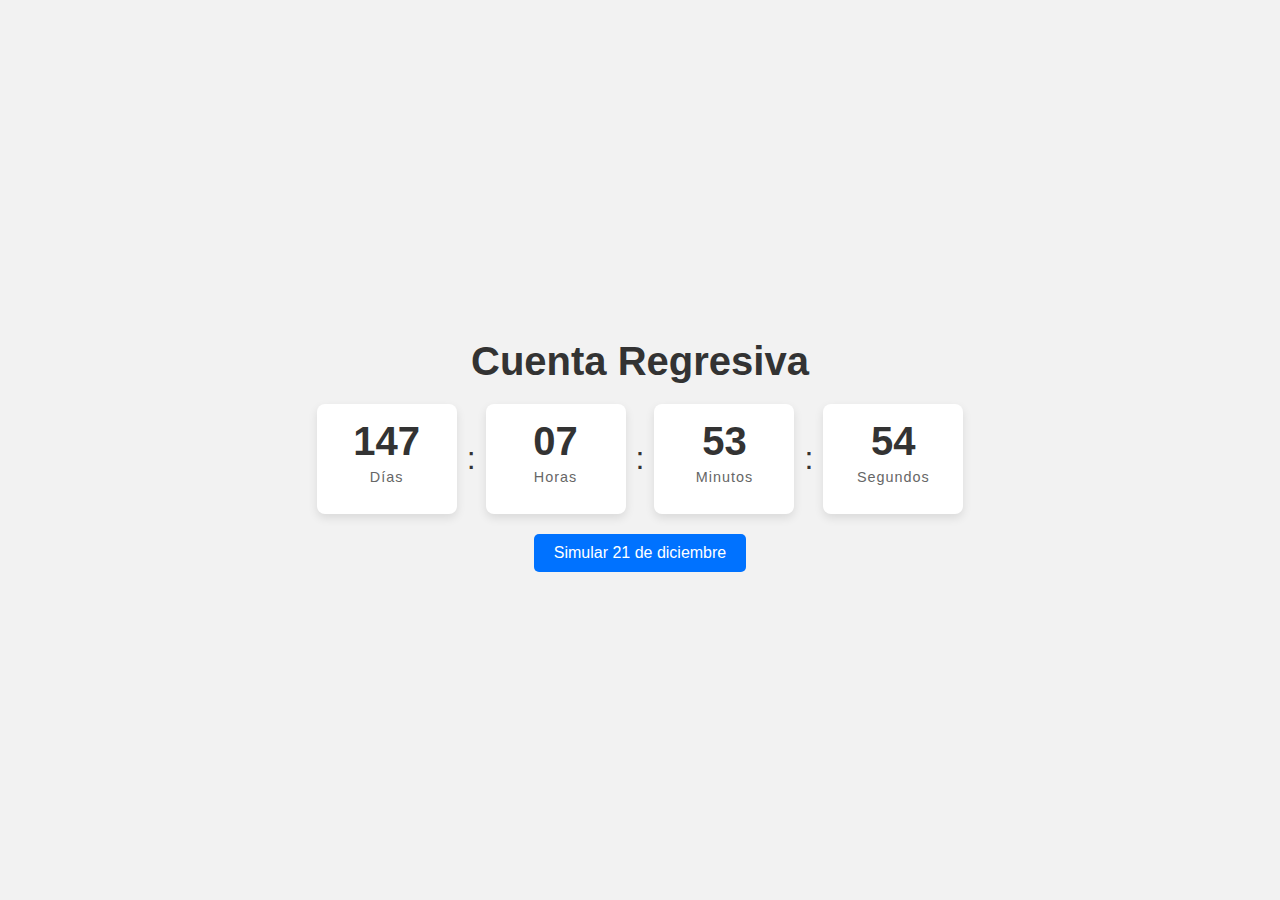
==== index.html @ 2716fd17 "Primer commit" ====
<!DOCTYPE html>
<html lang="es">
<head>
    <meta charset="UTF-8">
    <meta name="viewport" content="width=device-width, initial-scale=1.0">
    <title>Cuenta regresiva para el 21 de diciembre</title>
    <style>
        body {
            font-family: 'Arial', sans-serif;
            background: #f2f2f2;
            display: flex;
            justify-content: center;
            align-items: center;
            height: 100vh;
            margin: 0;
            color: #333;
            text-align: center;
            flex-direction: column;
        }

        .container {
            text-align: center;
        }

        h1 {
            font-size: 2.5em;
            margin-bottom: 20px;
            color: #333;
        }

        .contador {
            display: flex;
            gap: 10px;
            justify-content: center;
            align-items: center;
            margin-bottom: 20px;
        }

        .tiempo {
            background: white;
            border-radius: 8px;
            padding: 15px 20px;
            width: 100px;
            box-shadow: 0 4px 10px rgba(0, 0, 0, 0.1);
            display: flex;
            flex-direction: column;
            justify-content: center;
            align-items: center;
        }

        .numero {
            font-size: 2.5em;
            margin: 0;
            font-weight: bold;
        }

        .etiqueta {
            font-size: 0.9em;
            margin-top: 5px;
            letter-spacing: 1px;
            color: #666;
        }

        .separador {
            font-size: 2em;
            color: #333;
        }

        .boton-prueba {
            padding: 10px 20px;
            background-color: #0072ff;
            color: white;
            border: none;
            border-radius: 5px;
            cursor: pointer;
            font-size: 1em;
        }

        .boton-prueba:hover {
            background-color: #005bb5;
        }
    </style>
    <script>
        let fechaObjetivo;

        function actualizarContador() {
            const hoy = new Date();
            const diferencia = fechaObjetivo - hoy;

            if (diferencia <= 0) {
                document.getElementById('resultado').textContent = '¡Ya es 21 de diciembre o la fecha ya ha pasado!';
                clearInterval(intervalo);
                return;
            }

            const dias = Math.floor(diferencia / (1000 * 60 * 60 * 24));
            const horas = Math.floor((diferencia % (1000 * 60 * 60 * 24)) / (1000 * 60 * 60));
            const minutos = Math.floor((diferencia % (1000 * 60 * 60)) / (1000 * 60));
            const segundos = Math.floor((diferencia % (1000 * 60)) / 1000);

            document.getElementById('dias').textContent = String(dias).padStart(2, '0');
            document.getElementById('horas').textContent = String(horas).padStart(2, '0');
            document.getElementById('minutos').textContent = String(minutos).padStart(2, '0');
            document.getElementById('segundos').textContent = String(segundos).padStart(2, '0');
            document.getElementById('resultado').textContent = '';
        }

        function simularFechaPasada() {
            fechaObjetivo = new Date(Date.now() - 1000); // Fecha pasada (1 segundo antes del presente)
            actualizarContador();
        }

        document.addEventListener('DOMContentLoaded', () => {
            fechaObjetivo = new Date(new Date().getFullYear(), 11, 21, 0, 0, 0); // 21 de diciembre de este año
            actualizarContador();
        });

        const intervalo = setInterval(actualizarContador, 1000);
    </script>
</head>
<body>
    <div class="container">
        <h1>Cuenta Regresiva</h1>
        <div class="contador">
            <div class="tiempo">
                <p class="numero" id="dias">00</p>
                <p class="etiqueta">Días</p>
            </div>
            <span class="separador">:</span>
            <div class="tiempo">
                <p class="numero" id="horas">00</p>
                <p class="etiqueta">Horas</p>
            </div>
            <span class="separador">:</span>
            <div class="tiempo">
                <p class="numero" id="minutos">00</p>
                <p class="etiqueta">Minutos</p>
            </div>
            <span class="separador">:</span>
            <div class="tiempo">
                <p class="numero" id="segundos">00</p>
                <p class="etiqueta">Segundos</p>
            </div>
        </div>
        <button class="boton-prueba" onclick="simularFechaPasada()">Simular 21 de diciembre</button>
        <p id="resultado"></p>
    </div>
</body>
</html>
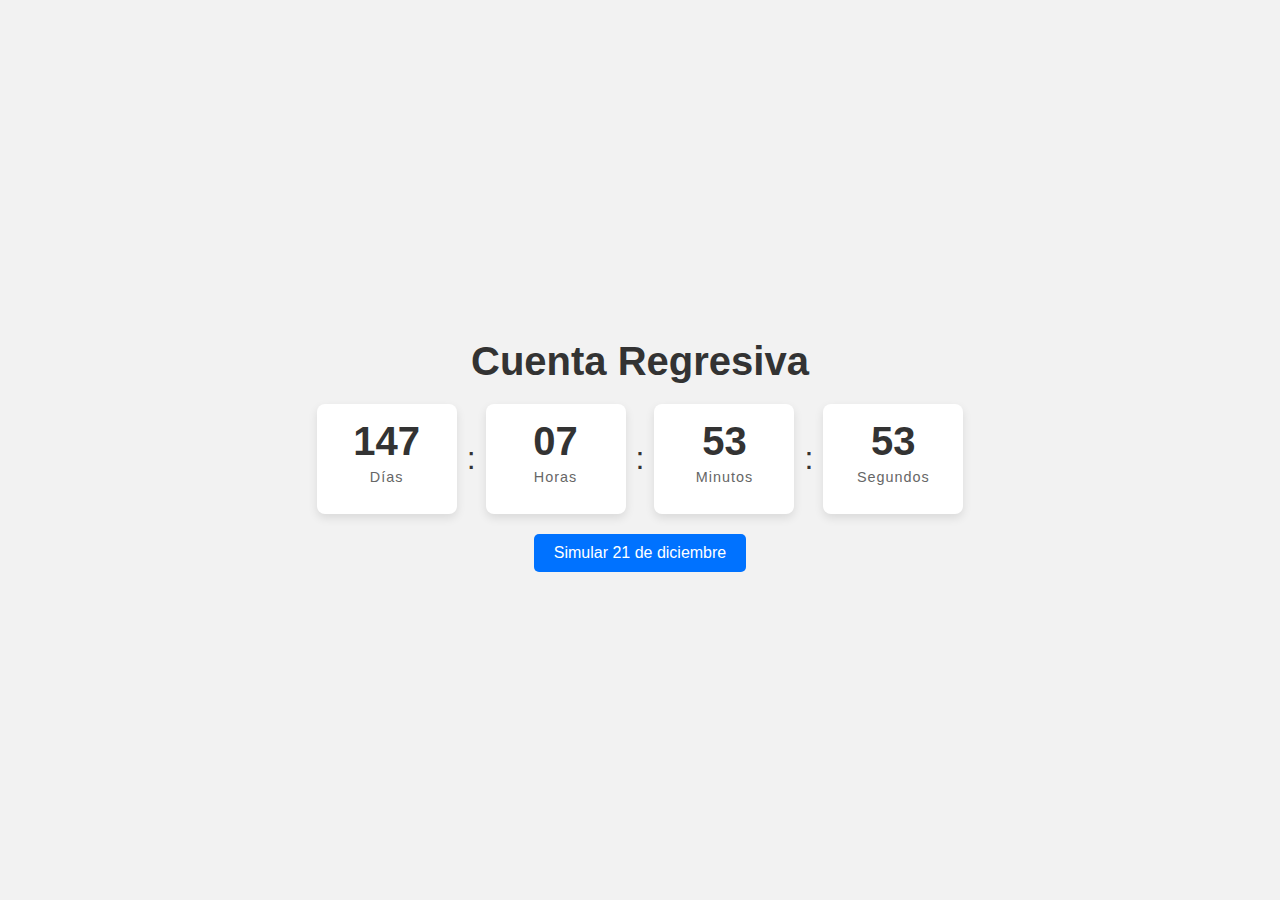
==== commit 7ba8a2cf: "Soy tuyo esta noche con extassys model" ====
--- a/index.html
+++ b/index.html
@@ -16,6 +16,7 @@
             color: #333;
             text-align: center;
             flex-direction: column;
+            overflow: hidden;
         }
 
         .container {
@@ -79,6 +80,54 @@
         .boton-prueba:hover {
             background-color: #005bb5;
         }
+
+        .trompeta {
+            position: absolute;
+            width: 100px;
+            transform: rotate(45deg);
+            animation: moverTrompeta 1s infinite ease-in-out;
+        }
+
+        .trompeta.izquierda {
+            top: 10px;
+            left: 10px;
+            transform: rotate(-20deg);
+        }
+
+        .trompeta.derecha {
+            top: 10px;
+            right: 10px;
+            transform: rotate(20deg);
+        }
+
+        @keyframes moverTrompeta {
+            0%, 100% {
+                transform: scale(1) rotate(20deg);
+            }
+            50% {
+                transform: scale(1.1) rotate(20deg);
+            }
+        }
+
+        .confetti {
+            position: fixed;
+            width: 5px;
+            height: 15px;
+            background-color: #ff0;
+            animation: caer 5s infinite ease-in;
+            opacity: 0;
+        }
+
+        @keyframes caer {
+            0% {
+                transform: translateY(-100vh) rotate(0deg);
+                opacity: 1;
+            }
+            100% {
+                transform: translateY(100vh) rotate(360deg);
+                opacity: 0;
+            }
+        }
     </style>
     <script>
         let fechaObjetivo;
@@ -90,6 +139,7 @@
             if (diferencia <= 0) {
                 document.getElementById('resultado').textContent = '¡Ya es 21 de diciembre o la fecha ya ha pasado!';
                 clearInterval(intervalo);
+                mostrarCelebracion();
                 return;
             }
 
@@ -110,8 +160,37 @@
             actualizarContador();
         }
 
+        function mostrarCelebracion() {
+            // Mostrar trompetas
+            const trompetaIzquierda = document.createElement('img');
+            trompetaIzquierda.src = 'src/trump.png'; 
+            trompetaIzquierda.classList.add('trompeta', 'izquierda');
+            document.body.appendChild(trompetaIzquierda);
+
+            const trompetaDerecha = document.createElement('img');
+            trompetaDerecha.src = 'src/trump2.png'; // la misma pero volteada
+            trompetaDerecha.classList.add('trompeta', 'derecha');
+            document.body.appendChild(trompetaDerecha);
+
+            // Mostrar confetti
+            for (let i = 0; i < 100; i++) {
+                const confetti = document.createElement('div');
+                confetti.classList.add('confetti');
+                confetti.style.left = `${Math.random() * 100}vw`;
+                confetti.style.backgroundColor = getRandomColor();
+                confetti.style.animationDelay = `${Math.random() * 3}s`;
+                confetti.style.animationDuration = `${Math.random() * 2 + 3}s`; // Duración entre 3 y 5 segn
+                document.body.appendChild(confetti);
+            }
+        }
+
+        function getRandomColor() {
+            const colors = ['#FF0', '#FF5733', '#33FF57', '#3357FF', '#F33', '#3F3', '#33F'];
+            return colors[Math.floor(Math.random() * colors.length)];
+        }
+
         document.addEventListener('DOMContentLoaded', () => {
-            fechaObjetivo = new Date(new Date().getFullYear(), 11, 21, 0, 0, 0); // 21 de diciembre de este año
+            fechaObjetivo = new Date(new Date().getFullYear(), 11, 21, 0, 0, 0); // 21 de diciembre de este año presente mi chuki
             actualizarContador();
         });
 
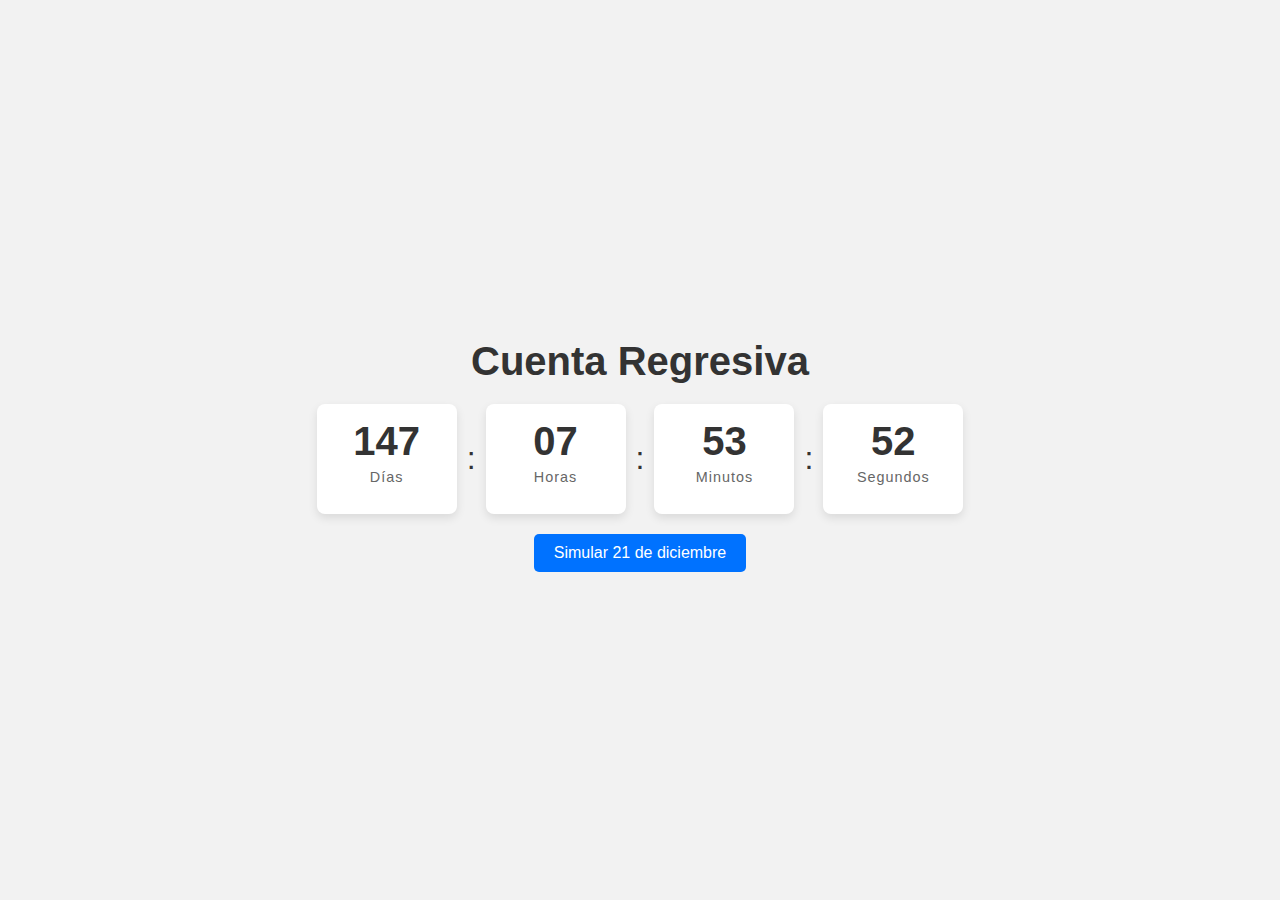
==== commit 620f5120: "Separando por que me regañan" ====
--- a/index.html
+++ b/index.html
@@ -4,131 +4,7 @@
     <meta charset="UTF-8">
     <meta name="viewport" content="width=device-width, initial-scale=1.0">
     <title>Cuenta regresiva para el 21 de diciembre</title>
-    <style>
-        body {
-            font-family: 'Arial', sans-serif;
-            background: #f2f2f2;
-            display: flex;
-            justify-content: center;
-            align-items: center;
-            height: 100vh;
-            margin: 0;
-            color: #333;
-            text-align: center;
-            flex-direction: column;
-            overflow: hidden;
-        }
-
-        .container {
-            text-align: center;
-        }
-
-        h1 {
-            font-size: 2.5em;
-            margin-bottom: 20px;
-            color: #333;
-        }
-
-        .contador {
-            display: flex;
-            gap: 10px;
-            justify-content: center;
-            align-items: center;
-            margin-bottom: 20px;
-        }
-
-        .tiempo {
-            background: white;
-            border-radius: 8px;
-            padding: 15px 20px;
-            width: 100px;
-            box-shadow: 0 4px 10px rgba(0, 0, 0, 0.1);
-            display: flex;
-            flex-direction: column;
-            justify-content: center;
-            align-items: center;
-        }
-
-        .numero {
-            font-size: 2.5em;
-            margin: 0;
-            font-weight: bold;
-        }
-
-        .etiqueta {
-            font-size: 0.9em;
-            margin-top: 5px;
-            letter-spacing: 1px;
-            color: #666;
-        }
-
-        .separador {
-            font-size: 2em;
-            color: #333;
-        }
-
-        .boton-prueba {
-            padding: 10px 20px;
-            background-color: #0072ff;
-            color: white;
-            border: none;
-            border-radius: 5px;
-            cursor: pointer;
-            font-size: 1em;
-        }
-
-        .boton-prueba:hover {
-            background-color: #005bb5;
-        }
-
-        .trompeta {
-            position: absolute;
-            width: 100px;
-            transform: rotate(45deg);
-            animation: moverTrompeta 1s infinite ease-in-out;
-        }
-
-        .trompeta.izquierda {
-            top: 10px;
-            left: 10px;
-            transform: rotate(-20deg);
-        }
-
-        .trompeta.derecha {
-            top: 10px;
-            right: 10px;
-            transform: rotate(20deg);
-        }
-
-        @keyframes moverTrompeta {
-            0%, 100% {
-                transform: scale(1) rotate(20deg);
-            }
-            50% {
-                transform: scale(1.1) rotate(20deg);
-            }
-        }
-
-        .confetti {
-            position: fixed;
-            width: 5px;
-            height: 15px;
-            background-color: #ff0;
-            animation: caer 5s infinite ease-in;
-            opacity: 0;
-        }
-
-        @keyframes caer {
-            0% {
-                transform: translateY(-100vh) rotate(0deg);
-                opacity: 1;
-            }
-            100% {
-                transform: translateY(100vh) rotate(360deg);
-                opacity: 0;
-            }
-        }
-    </style>
+    <link rel="stylesheet" href="styles.css">
     <script>
         let fechaObjetivo;
 
@@ -161,25 +37,23 @@
         }
 
         function mostrarCelebracion() {
-            // Mostrar trompetas
             const trompetaIzquierda = document.createElement('img');
-            trompetaIzquierda.src = 'src/trump.png'; 
+            trompetaIzquierda.src = 'src/trump.png'; // Cambia a la URL de tu imagen de trompeta
             trompetaIzquierda.classList.add('trompeta', 'izquierda');
             document.body.appendChild(trompetaIzquierda);
 
             const trompetaDerecha = document.createElement('img');
-            trompetaDerecha.src = 'src/trump2.png'; // la misma pero volteada
+            trompetaDerecha.src = 'src/trump2.png'; // Cambia a la URL de tu imagen de trompeta
             trompetaDerecha.classList.add('trompeta', 'derecha');
             document.body.appendChild(trompetaDerecha);
 
-            // Mostrar confetti
             for (let i = 0; i < 100; i++) {
                 const confetti = document.createElement('div');
                 confetti.classList.add('confetti');
                 confetti.style.left = `${Math.random() * 100}vw`;
                 confetti.style.backgroundColor = getRandomColor();
                 confetti.style.animationDelay = `${Math.random() * 3}s`;
-                confetti.style.animationDuration = `${Math.random() * 2 + 3}s`; // Duración entre 3 y 5 segn
+                confetti.style.animationDuration = `${Math.random() * 2 + 3}s`; // Duración entre 3 y 5 segundos
                 document.body.appendChild(confetti);
             }
         }
@@ -190,7 +64,7 @@
         }
 
         document.addEventListener('DOMContentLoaded', () => {
-            fechaObjetivo = new Date(new Date().getFullYear(), 11, 21, 0, 0, 0); // 21 de diciembre de este año presente mi chuki
+            fechaObjetivo = new Date(new Date().getFullYear(), 11, 21, 0, 0, 0); // 21 de diciembre de este año
             actualizarContador();
         });
 
--- a/styles.css
+++ b/styles.css
@@ -0,0 +1,123 @@
+body {
+    font-family: 'Arial', sans-serif;
+    background: #f2f2f2;
+    display: flex;
+    justify-content: center;
+    align-items: center;
+    height: 100vh;
+    margin: 0;
+    color: #333;
+    text-align: center;
+    flex-direction: column;
+    overflow: hidden;
+}
+
+.container {
+    text-align: center;
+}
+
+h1 {
+    font-size: 2.5em;
+    margin-bottom: 20px;
+    color: #333;
+}
+
+.contador {
+    display: flex;
+    gap: 10px;
+    justify-content: center;
+    align-items: center;
+    margin-bottom: 20px;
+}
+
+.tiempo {
+    background: white;
+    border-radius: 8px;
+    padding: 15px 20px;
+    width: 100px;
+    box-shadow: 0 4px 10px rgba(0, 0, 0, 0.1);
+    display: flex;
+    flex-direction: column;
+    justify-content: center;
+    align-items: center;
+}
+
+.numero {
+    font-size: 2.5em;
+    margin: 0;
+    font-weight: bold;
+}
+
+.etiqueta {
+    font-size: 0.9em;
+    margin-top: 5px;
+    letter-spacing: 1px;
+    color: #666;
+}
+
+.separador {
+    font-size: 2em;
+    color: #333;
+}
+
+.boton-prueba {
+    padding: 10px 20px;
+    background-color: #0072ff;
+    color: white;
+    border: none;
+    border-radius: 5px;
+    cursor: pointer;
+    font-size: 1em;
+}
+
+.boton-prueba:hover {
+    background-color: #005bb5;
+}
+
+.trompeta {
+    position: absolute;
+    width: 100px;
+    transform: rotate(45deg);
+    animation: moverTrompeta 1s infinite ease-in-out;
+}
+
+.trompeta.izquierda {
+    top: 10px;
+    left: 10px;
+    transform: rotate(-20deg);
+}
+
+.trompeta.derecha {
+    top: 10px;
+    right: 10px;
+    transform: rotate(20deg);
+}
+
+@keyframes moverTrompeta {
+    0%, 100% {
+        transform: scale(1) rotate(20deg);
+    }
+    50% {
+        transform: scale(1.1) rotate(20deg);
+    }
+}
+
+.confetti {
+    position: fixed;
+    width: 5px;
+    height: 15px;
+    background-color: #ff0;
+    animation: caer 5s infinite ease-in;
+    opacity: 0;
+}
+
+@keyframes caer {
+    0% {
+        transform: translateY(-100vh) rotate(0deg);
+        opacity: 1;
+    }
+    100% {
+        transform: translateY(100vh) rotate(360deg);
+        opacity: 0;
+    }
+}
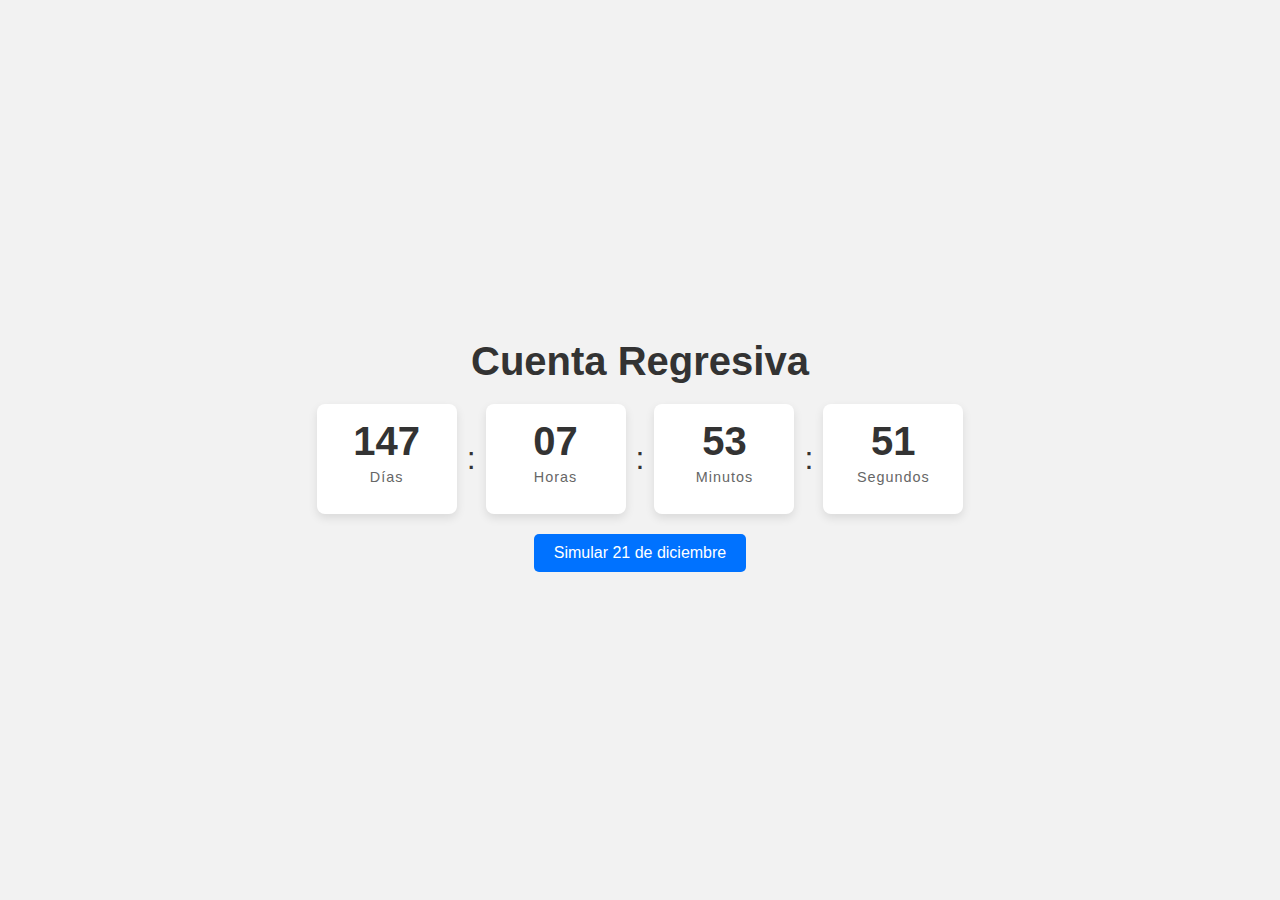
==== commit 46a2ec6b: "Desvelado -Bobby pulido" ====
--- a/index.html
+++ b/index.html
@@ -38,16 +38,16 @@
 
         function mostrarCelebracion() {
             const trompetaIzquierda = document.createElement('img');
-            trompetaIzquierda.src = 'src/trump.png'; // Cambia a la URL de tu imagen de trompeta
+            trompetaIzquierda.src = 'src/trump.png'; 
             trompetaIzquierda.classList.add('trompeta', 'izquierda');
             document.body.appendChild(trompetaIzquierda);
 
             const trompetaDerecha = document.createElement('img');
-            trompetaDerecha.src = 'src/trump2.png'; // Cambia a la URL de tu imagen de trompeta
+            trompetaDerecha.src = 'src/trump2.png'; // La misma pero volteada
             trompetaDerecha.classList.add('trompeta', 'derecha');
             document.body.appendChild(trompetaDerecha);
 
-            for (let i = 0; i < 100; i++) {
+            for (let i = 0; i < 100; i++) {   // No me acuerdo de donde robe esto pero gracias
                 const confetti = document.createElement('div');
                 confetti.classList.add('confetti');
                 confetti.style.left = `${Math.random() * 100}vw`;
@@ -64,7 +64,7 @@
         }
 
         document.addEventListener('DOMContentLoaded', () => {
-            fechaObjetivo = new Date(new Date().getFullYear(), 11, 21, 0, 0, 0); // 21 de diciembre de este año
+            fechaObjetivo = new Date(new Date().getFullYear(), 11, 21, 0, 0, 0); // 21 de diciembre de este año presente mi chucki
             actualizarContador();
         });
 
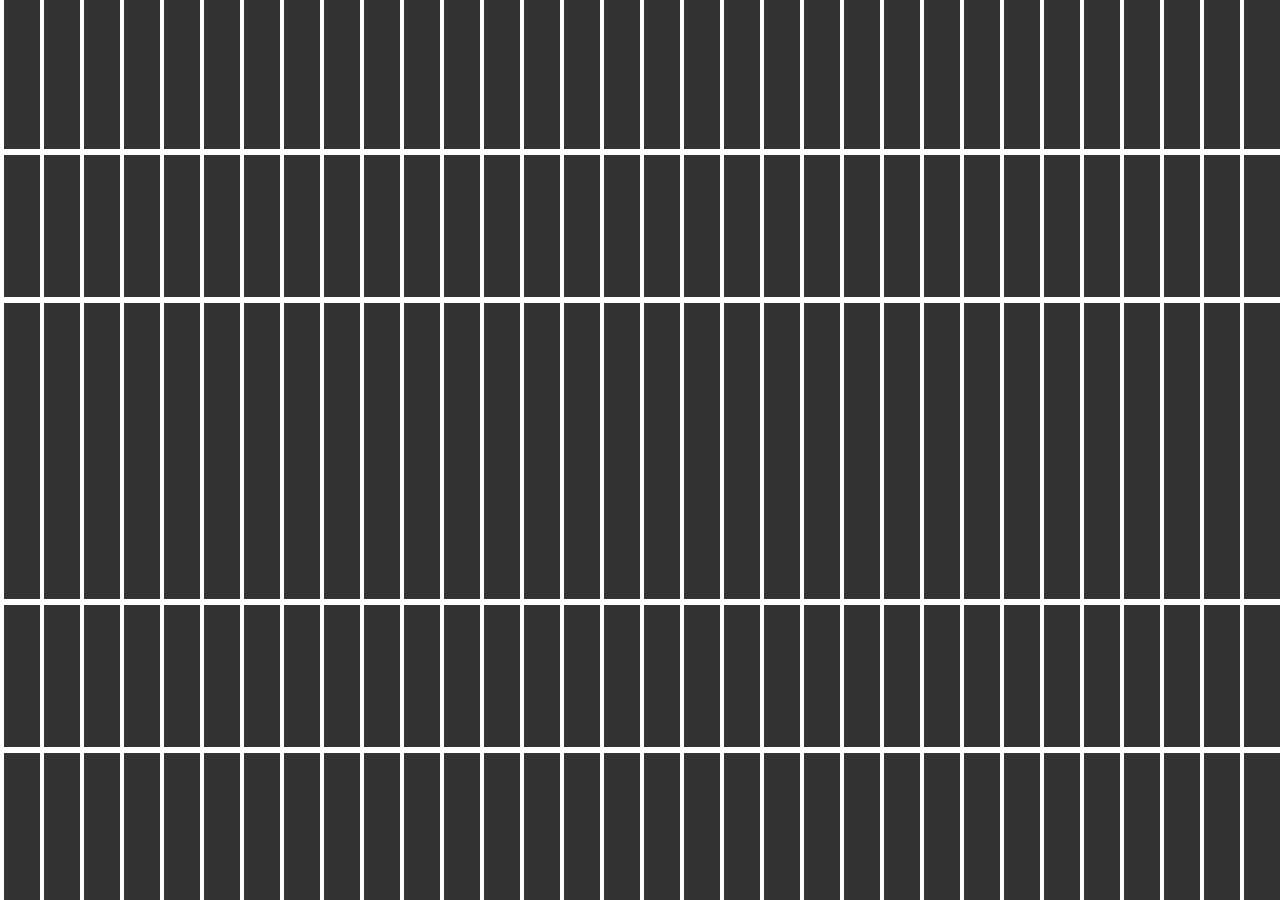
==== commit b606087f: "AQUI un buen avance" ====
--- a/index.html
+++ b/index.html
@@ -1,102 +1,121 @@
 <!DOCTYPE html>
 <html lang="es">
 <head>
-    <meta charset="UTF-8">
-    <meta name="viewport" content="width=device-width, initial-scale=1.0">
-    <title>Cuenta regresiva para el 21 de diciembre</title>
-    <link rel="stylesheet" href="styles.css">
-    <script>
-        let fechaObjetivo;
+  <meta charset="UTF-8">
+  <meta name="viewport" content="width=device-width, initial-scale=1.0">
+  <title>Cuenta Regresiva con Efecto de Rejas</title>
+  <link rel="stylesheet" href="styles.css"> <!-- Enlace al archivo CSS externo -->
+  <script>
+    let fechaObjetivo;
+    let intervalo;
 
-        function actualizarContador() {
-            const hoy = new Date();
-            const diferencia = fechaObjetivo - hoy;
+    function actualizarContador() {
+        const hoy = new Date();
+        const diferencia = fechaObjetivo - hoy;
 
-            if (diferencia <= 0) {
-                document.getElementById('resultado').textContent = '¡Ya es 21 de diciembre o la fecha ya ha pasado!';
-                clearInterval(intervalo);
-                mostrarCelebracion();
-                return;
-            }
-
-            const dias = Math.floor(diferencia / (1000 * 60 * 60 * 24));
-            const horas = Math.floor((diferencia % (1000 * 60 * 60 * 24)) / (1000 * 60 * 60));
-            const minutos = Math.floor((diferencia % (1000 * 60 * 60)) / (1000 * 60));
-            const segundos = Math.floor((diferencia % (1000 * 60)) / 1000);
-
-            document.getElementById('dias').textContent = String(dias).padStart(2, '0');
-            document.getElementById('horas').textContent = String(horas).padStart(2, '0');
-            document.getElementById('minutos').textContent = String(minutos).padStart(2, '0');
-            document.getElementById('segundos').textContent = String(segundos).padStart(2, '0');
-            document.getElementById('resultado').textContent = '';
+        if (diferencia <= 0) {
+            document.getElementById('resultado').textContent = '¡Ya es 21 de diciembre o la fecha ya ha pasado!';
+            clearInterval(intervalo);
+            mostrarCelebracion();
+            return;
         }
 
-        function simularFechaPasada() {
-            fechaObjetivo = new Date(Date.now() - 1000); // Fecha pasada (1 segundo antes del presente)
-            actualizarContador();
+        const dias = Math.floor(diferencia / (1000 * 60 * 60 * 24));
+        const horas = Math.floor((diferencia % (1000 * 60 * 60 * 24)) / (1000 * 60 * 60));
+        const minutos = Math.floor((diferencia % (1000 * 60 * 60)) / (1000 * 60));
+        const segundos = Math.floor((diferencia % (1000 * 60)) / 1000);
+
+        document.getElementById('dias').textContent = String(dias).padStart(2, '0');
+        document.getElementById('horas').textContent = String(horas).padStart(2, '0');
+        document.getElementById('minutos').textContent = String(minutos).padStart(2, '0');
+        document.getElementById('segundos').textContent = String(segundos).padStart(2, '0');
+        document.getElementById('resultado').textContent = '';
+    }
+
+    function simularFechaPasada() {
+        // Configura `fechaObjetivo` a un segundo en el pasado
+        fechaObjetivo = new Date(Date.now() - 1000); 
+
+        // Detener cualquier intervalo existente
+        clearInterval(intervalo);
+
+        // Actualiza el contador inmediatamente para reflejar el cambio
+        actualizarContador();
+
+        // Reiniciar el intervalo para mantener la consistencia de la cuenta regresiva
+        intervalo = setInterval(actualizarContador, 1000);
+    }
+
+    function mostrarCelebracion() {
+        const trompetaIzquierda = document.createElement('img');
+        trompetaIzquierda.src = 'src/trump.png'; // Cambia a la URL de tu imagen de trompeta
+        trompetaIzquierda.classList.add('trompeta', 'izquierda');
+        document.body.appendChild(trompetaIzquierda);
+
+        const trompetaDerecha = document.createElement('img');
+        trompetaDerecha.src = 'src/trump2.png'; // Cambia a la URL de tu imagen de trompeta
+        trompetaDerecha.classList.add('trompeta', 'derecha');
+        document.body.appendChild(trompetaDerecha);
+
+        for (let i = 0; i < 100; i++) {
+            const confetti = document.createElement('div');
+            confetti.classList.add('confetti');
+            confetti.style.left = `${Math.random() * 100}vw`;
+            confetti.style.backgroundColor = getRandomColor();
+            confetti.style.animationDelay = `${Math.random() * 3}s`;
+            confetti.style.animationDuration = `${Math.random() * 2 + 3}s`; // Duración entre 3 y 5 segundos
+            document.body.appendChild(confetti);
         }
+    }
 
-        function mostrarCelebracion() {
-            const trompetaIzquierda = document.createElement('img');
-            trompetaIzquierda.src = 'src/trump.png'; 
-            trompetaIzquierda.classList.add('trompeta', 'izquierda');
-            document.body.appendChild(trompetaIzquierda);
+    function getRandomColor() {
+        const colors = ['#FF0', '#FF5733', '#33FF57', '#3357FF', '#F33', '#3F3', '#33F'];
+        return colors[Math.floor(Math.random() * colors.length)];
+    }
 
-            const trompetaDerecha = document.createElement('img');
-            trompetaDerecha.src = 'src/trump2.png'; // La misma pero volteada
-            trompetaDerecha.classList.add('trompeta', 'derecha');
-            document.body.appendChild(trompetaDerecha);
-
-            for (let i = 0; i < 100; i++) {   // No me acuerdo de donde robe esto pero gracias
-                const confetti = document.createElement('div');
-                confetti.classList.add('confetti');
-                confetti.style.left = `${Math.random() * 100}vw`;
-                confetti.style.backgroundColor = getRandomColor();
-                confetti.style.animationDelay = `${Math.random() * 3}s`;
-                confetti.style.animationDuration = `${Math.random() * 2 + 3}s`; // Duración entre 3 y 5 segundos
-                document.body.appendChild(confetti);
-            }
-        }
-
-        function getRandomColor() {
-            const colors = ['#FF0', '#FF5733', '#33FF57', '#3357FF', '#F33', '#3F3', '#33F'];
-            return colors[Math.floor(Math.random() * colors.length)];
-        }
-
-        document.addEventListener('DOMContentLoaded', () => {
-            fechaObjetivo = new Date(new Date().getFullYear(), 11, 21, 0, 0, 0); // 21 de diciembre de este año presente mi chucki
-            actualizarContador();
-        });
-
-        const intervalo = setInterval(actualizarContador, 1000);
-    </script>
+    document.addEventListener('DOMContentLoaded', () => {
+        fechaObjetivo = new Date(new Date().getFullYear(), 11, 21, 0, 0, 0); // 21 de diciembre de este año
+        actualizarContador();
+        intervalo = setInterval(actualizarContador, 1000);
+    });
+  </script>
 </head>
 <body>
-    <div class="container">
-        <h1>Cuenta Regresiva</h1>
-        <div class="contador">
-            <div class="tiempo">
-                <p class="numero" id="dias">00</p>
-                <p class="etiqueta">Días</p>
-            </div>
-            <span class="separador">:</span>
-            <div class="tiempo">
-                <p class="numero" id="horas">00</p>
-                <p class="etiqueta">Horas</p>
-            </div>
-            <span class="separador">:</span>
-            <div class="tiempo">
-                <p class="numero" id="minutos">00</p>
-                <p class="etiqueta">Minutos</p>
-            </div>
-            <span class="separador">:</span>
-            <div class="tiempo">
-                <p class="numero" id="segundos">00</p>
-                <p class="etiqueta">Segundos</p>
-            </div>
-        </div>
-        <button class="boton-prueba" onclick="simularFechaPasada()">Simular 21 de diciembre</button>
-        <p id="resultado"></p>
-    </div>
+  <!-- Contenedor del contador de cuenta regresiva -->
+  <div class="container">
+      <h1>Cuenta Regresiva</h1>
+      <div class="contador">
+          <div class="tiempo">
+              <p class="numero" id="dias">00</p>
+              <p class="etiqueta">Días</p>
+          </div>
+          <span class="separador">:</span>
+          <div class="tiempo">
+              <p class="numero" id="horas">00</p>
+              <p class="etiqueta">Horas</p>
+          </div>
+          <span class="separador">:</span>
+          <div class="tiempo">
+              <p class="numero" id="minutos">00</p>
+              <p class="etiqueta">Minutos</p>
+          </div>
+          <span class="separador">:</span>
+          <div class="tiempo">
+              <p class="numero" id="segundos">00</p>
+              <p class="etiqueta">Segundos</p>
+          </div>
+      </div>
+      <button class="boton-prueba" onclick="simularFechaPasada()">Simular 21 de diciembre</button>
+      <p id="resultado"></p>
+  </div>
+
+  <!-- Contenedor de las rejas de cárcel -->
+  <div class="reja-container">
+      <!-- Rejas izquierda y derecha en dos filas cada una -->
+      <div class="reja reja-izquierda fila-1"></div>
+      <div class="reja reja-izquierda fila-2"></div>
+      <div class="reja reja-derecha fila-1"></div>
+      <div class="reja reja-derecha fila-2"></div>
+  </div>
 </body>
 </html>
--- a/styles.css
+++ b/styles.css
@@ -1,17 +1,90 @@
-body {
-    font-family: 'Arial', sans-serif;
-    background: #f2f2f2;
+/* Estilos generales de la página */
+body, html {
+    margin: 0;
+    padding: 0;
+    height: 100vh;
     display: flex;
     justify-content: center;
     align-items: center;
-    height: 100vh;
-    margin: 0;
-    color: #333;
-    text-align: center;
-    flex-direction: column;
+    background-color: #f0f0f0; /* Fondo claro */
     overflow: hidden;
 }
 
+/* Contenedor de las rejas */
+.reja-container {
+    position: absolute;
+    top: 0;
+    left: 0;
+    width: 100vw;
+    height: 100vh;
+    z-index: 10; /* Asegura que las rejas estén frente al contador */
+    pointer-events: none; /* Evita que las rejas bloqueen el clic en el botón */
+}
+
+/* Estilos de las rejas */
+.reja {
+    position: absolute;
+    width: 50%; /* Cada reja ocupa la mitad de la pantalla */
+    height: 100%;
+    background-color: #333; /* Color de fondo oscuro para simular las rejas */
+    background-image: linear-gradient(to right, white 4px, transparent 4px); /* Aumenta el espesor de los barrotes */
+    background-size: 40px 100%; /* Define el ancho de cada barra */
+    animation-fill-mode: forwards; /* Mantiene la animación al final */
+}
+
+/* Barrotes horizontales */
+.reja::before, .reja::after {
+    content: '';
+    position: absolute;
+    width: 100%;
+    height: 6px; /* Grosor de los barrotes horizontales */
+    background-color: white;
+}
+
+.reja::before {
+    top: 33%; /* Posición del primer barrote horizontal */
+}
+
+.reja::after {
+    top: 66%; /* Posición del segundo barrote horizontal */
+}
+
+/* Ajustes para las filas de rejas */
+.fila-1 {
+    top: 0;
+    height: 50%;
+}
+
+.fila-2 {
+    top: 50%;
+    height: 50%;
+}
+
+/* Reja izquierda */
+.reja-izquierda {
+    left: 0;
+    animation: abrirIzquierda 6s forwards; /* Velocidad más lenta */
+}
+
+/* Reja derecha */
+.reja-derecha {
+    right: 0;
+    animation: abrirDerecha 6s forwards; /* Velocidad más lenta */
+}
+
+/* Animación de apertura hacia la izquierda */
+@keyframes abrirIzquierda {
+    0% { transform: translateX(0); }
+    100% { transform: translateX(-100%); }
+}
+
+/* Animación de apertura hacia la derecha */
+@keyframes abrirDerecha {
+    0% { transform: translateX(0); }
+    100% { transform: translateX(100%); }
+}
+
+/* Estilos del contador */
 .container {
     text-align: center;
 }
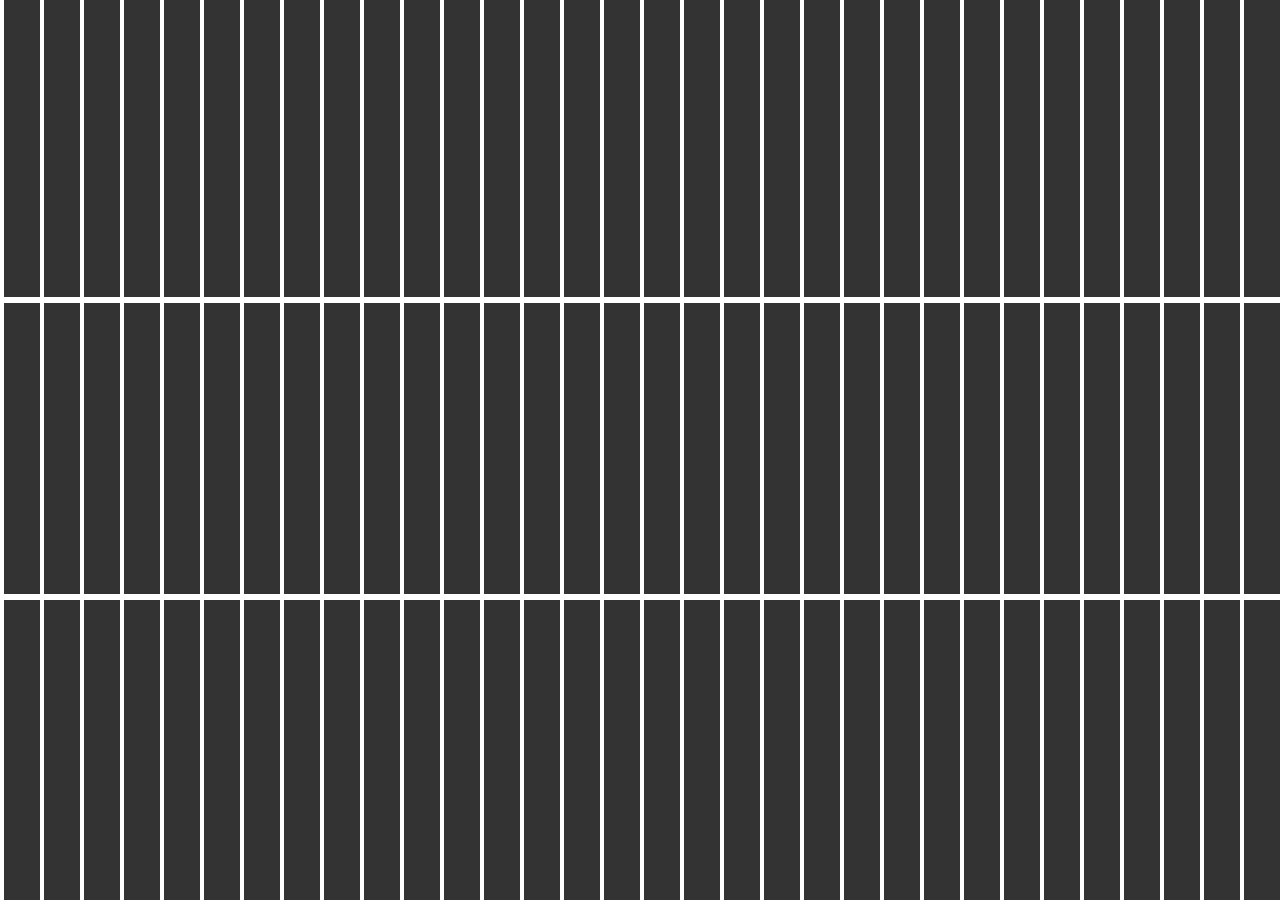
==== commit 11a2766b: "Pucheo" ====
--- a/index.html
+++ b/index.html
@@ -3,7 +3,7 @@
 <head>
   <meta charset="UTF-8">
   <meta name="viewport" content="width=device-width, initial-scale=1.0">
-  <title>Cuenta Regresiva con Efecto de Rejas</title>
+  <title>Articulo 78</title>
   <link rel="stylesheet" href="styles.css"> <!-- Enlace al archivo CSS externo -->
   <script>
     let fechaObjetivo;
@@ -36,14 +36,9 @@
         // Configura `fechaObjetivo` a un segundo en el pasado
         fechaObjetivo = new Date(Date.now() - 1000); 
 
-        // Detener cualquier intervalo existente
+        // Reinicia el contador para reflejar la simulación
         clearInterval(intervalo);
-
-        // Actualiza el contador inmediatamente para reflejar el cambio
         actualizarContador();
-
-        // Reiniciar el intervalo para mantener la consistencia de la cuenta regresiva
-        intervalo = setInterval(actualizarContador, 1000);
     }
 
     function mostrarCelebracion() {
@@ -105,17 +100,13 @@
               <p class="etiqueta">Segundos</p>
           </div>
       </div>
-      <button class="boton-prueba" onclick="simularFechaPasada()">Simular 21 de diciembre</button>
-      <p id="resultado"></p>
+
   </div>
 
   <!-- Contenedor de las rejas de cárcel -->
   <div class="reja-container">
-      <!-- Rejas izquierda y derecha en dos filas cada una -->
-      <div class="reja reja-izquierda fila-1"></div>
-      <div class="reja reja-izquierda fila-2"></div>
-      <div class="reja reja-derecha fila-1"></div>
-      <div class="reja reja-derecha fila-2"></div>
+      <div class="reja reja-izquierda"></div>
+      <div class="reja reja-derecha"></div>
   </div>
 </body>
 </html>
